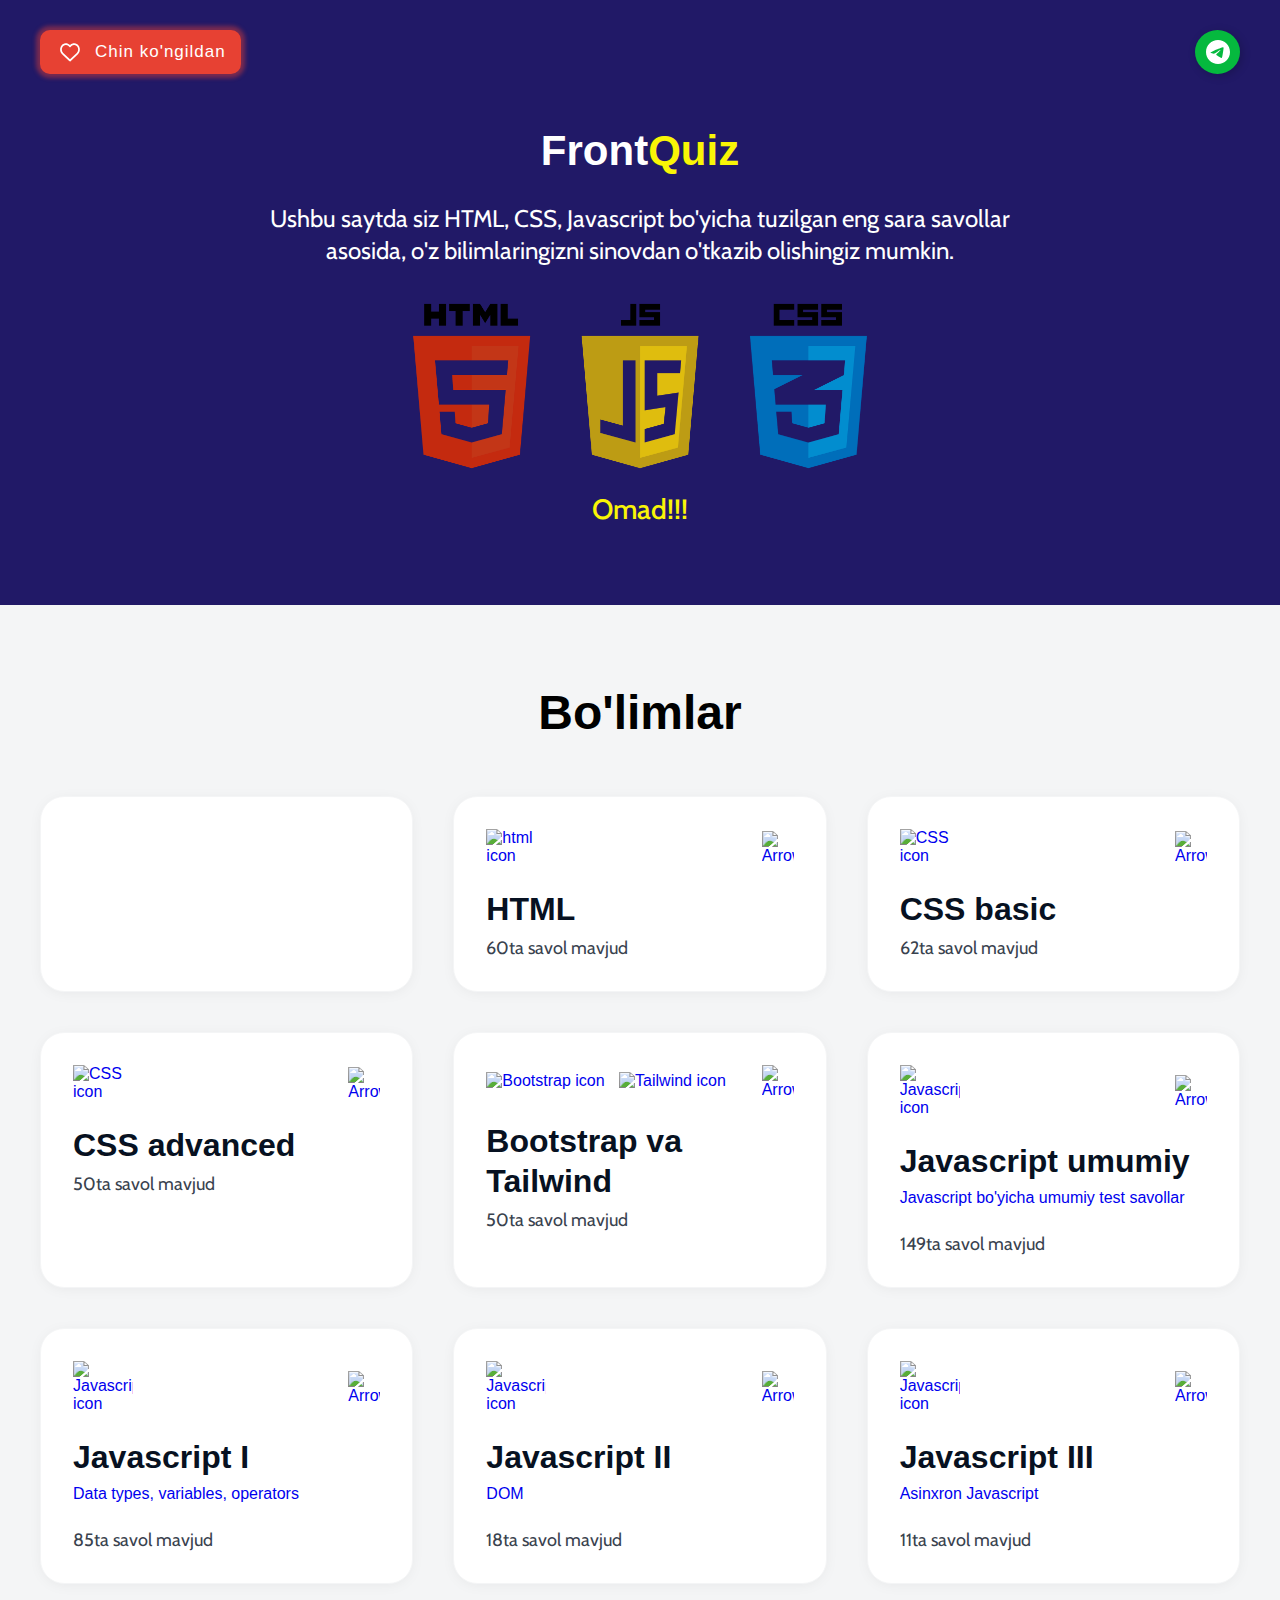
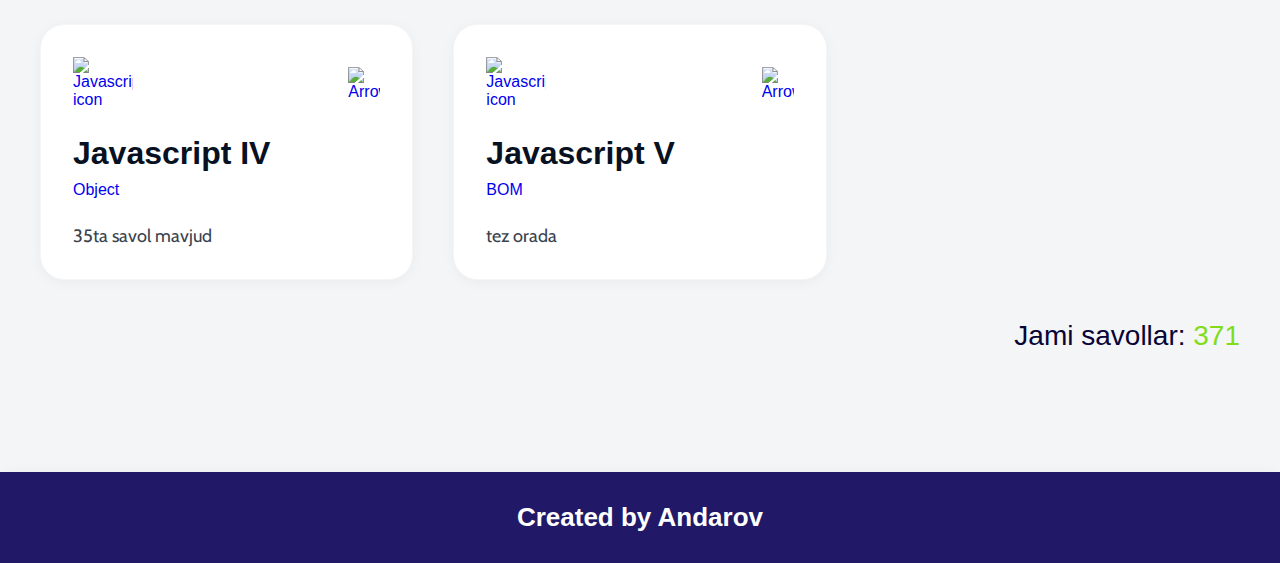
==== index.html @ a8e7a87d "Update google verification" ====
<!DOCTYPE html>
<html lang="uz">

<head>
  <meta charset="UTF-8" />
  <meta name="viewport" content="width=device-width, initial-scale=1.0" />
  <meta http-equiv="X-UA-Compatible" content="ie=edge" />
  <meta id="description" name="description"
    content="FrontQuiz - frontend dasturlash bo'yicha tuzilgan test savollar to'plami">
  <meta id="keywords" name="keywords"
    content="frontquiz, FrontQuiz, frontQuiz, frontend, frontend test, frontend test savollar, html, css, Javascript, javascript, html test, css test, javascript test, tailwind, Bootstrap, bootstrap, tailwind test, bootstrap test, test savollar, quiz, frontend quiz, html quiz, css quiz, javascript quiz">
  <meta id="name" name="itemprop" content="FrontQuiz / Frontend test savollar to'plami">
  <meta property="og:type" content="website" />
  <meta property="og:url" content="https://frontquiz.uz/" />
  <meta property="og:image" content="https://frontquiz.uz/img/logos.png" />
  <meta property="og:image:width" content="1036" />
  <meta property="og:image:height" content="416" />
  <meta property="og:image:type" content="image/png" />

  <!-- Google -->
  <meta name="google-site-verification" content="q0mSrLkN9ZpGzfF-t1X7w72QIFQDE6iMHwgZMatg7zU" />
  <meta name="googlebot" id="googlebot" content="index, follow">
  <!-- Yandeks -->
  <meta name="yandex-verification" content="0d98a88b237bac56" />
  <meta name="yandex-verification" id="yandex-verification" content="index, follow">
  <meta name="yandex" id="yandex" content="index, follow">
  <title>FrontQuiz / Frontend test savollar to'plami</title>

  <!-- Font family -->
  <link rel="preconnect" href="https://fonts.googleapis.com">
  <link rel="preconnect" href="https://fonts.gstatic.com" crossorigin>
  <link href="https://fonts.googleapis.com/css2?family=Cabin:wght@400;500&display=swap" rel="stylesheet">

  <!-- Css -->
  <link rel="stylesheet" href="./style.css">

  <!-- favicon image -->
  <link rel="shortcut icon" href="img/favicon.png" type="image/x-icon">
  <link rel="icon" href="img/favicon.png" type="image/x-icon">

  <!-- google adsense -->
  <script async src="https://pagead2.googlesyndication.com/pagead/js/adsbygoogle.js?client=ca-pub-4611912129342481"
    crossorigin="anonymous"></script>

  <!-- Google tag (gtag.js) -->
  <script async src="https://www.googletagmanager.com/gtag/js?id=G-X76DZG3P99"></script>
  <script>
    window.dataLayer = window.dataLayer || [];
    function gtag() { dataLayer.push(arguments); }
    gtag('js', new Date());

    gtag('config', 'G-X76DZG3P99');
  </script>
</head>

<body>

  <!-- top -->
  <div class="top">
    <div class="top-container container">
      <!-- donate -->
      <button class="donate-btn donate-js">
        <span class="donate-text">Chin ko'ngildan</span>
      </button>

      <!-- Telegram link -->
      <a href="https://t.me/Andarov_B" target="_blank" class="link">

        <div class="sign">
          <svg width="24" height="24" fill="none" xmlns="http://www.w3.org/2000/svg">
            <path
              d="M12 0C5.376 0 0 5.376 0 12s5.376 12 12 12 12-5.376 12-12S18.624 0 12 0Zm5.568 8.16c-.18 1.896-.96 6.504-1.356 8.628-.168.9-.504 1.2-.816 1.236-.696.06-1.224-.456-1.896-.9-1.056-.696-1.656-1.128-2.676-1.8-1.188-.78-.42-1.212.264-1.908.18-.18 3.252-2.976 3.312-3.228a.24.24 0 0 0-.06-.216c-.072-.06-.168-.036-.252-.024-.108.024-1.788 1.14-5.064 3.348-.48.324-.912.492-1.296.48-.432-.012-1.248-.24-1.86-.444-.756-.24-1.344-.372-1.296-.792.024-.216.324-.432.888-.66 3.504-1.524 5.832-2.532 6.996-3.012 3.336-1.392 4.02-1.632 4.476-1.632.096 0 .324.024.468.144.12.096.156.228.168.324-.012.072.012.288 0 .456Z"
              fill="#252420" />
          </svg>
        </div>

        <div class="text">Aloqa</div>
      </a>
    </div>
  </div>

  <!-- Top -->
  <div class="hero">
    <div class="container hero-container">
      <h1 class="hero-title">Front<span class="hero-title-mark">Quiz</span></h1>
      <p class="hero-text">Ushbu saytda siz HTML, CSS, Javascript bo'yicha tuzilgan eng sara savollar asosida, o'z
        bilimlaringizni sinovdan o'tkazib olishingiz mumkin.</p>

      <img class="logos" src="./img/logos.png" alt="">

      <p class="hero-text-success">Omad!!!</p>
    </div>
  </div>

  <!-- Main -->
  <main>
    <section class="questions-section">
      <div class="container">
        <h2 class="questions-title">Bo'limlar</h2>

        <!-- question-items -->
        <div class="questions-wrapper">
          <!-- reklom -->
          <div class="question">
            <script async
              src="https://pagead2.googlesyndication.com/pagead/js/adsbygoogle.js?client=ca-pub-4611912129342481"
              crossorigin="anonymous"></script>
            <ins class="adsbygoogle" style="display:block" data-ad-format="fluid" data-ad-layout-key="-g5-8+35-d1+he"
              data-ad-client="ca-pub-4611912129342481" data-ad-slot="7652733777"></ins>
            <script>
              (adsbygoogle = window.adsbygoogle || []).push({});
            </script>
          </div>

          <!-- Html -->
          <a class="question" href="html.html" rel="noopener">
            <div class="header">
              <img src="./img/html.svg" alt="html icon" width="60">

              <img class="question-arrow" src="./img/top-right.png" alt="Arrow icon" width="32" height="32">
            </div>

            <div class="details">
              <h3 class="details-title">HTML</h3>
              <p class="details-total" id="html-total"></p>
            </div>
          </a>

          <!-- CSS-basic -->
          <a class="question" href="css-basic.html" rel="noopener">
            <div class="header">
              <img src="./img/css.svg" alt="CSS icon" width="60">

              <img class="question-arrow" src="./img/top-right.png" alt="Arrow icon" width="32" height="32">
            </div>

            <div class="details">
              <h3 class="details-title">CSS basic</h3>
              <p class="details-total" id="css-total">70+ savollar</p>
            </div>
          </a>

          <!-- CSS-advanced -->
          <a class="question" href="css-advanced.html" rel="noopener">
            <div class="header">
              <img src="./img/css.svg" alt="CSS icon" width="60">

              <img class="question-arrow" src="./img/top-right.png" alt="Arrow icon" width="32" height="32">
            </div>

            <div class="details">
              <h3 class="details-title">CSS advanced</h3>
              <p class="details-total" id="css-advanced-total">50+ savollar</p>
            </div>
          </a>

          <!-- Bootstrap vs Tailwind -->
          <a class="question" href="tboot.html" rel="noopener">
            <div class="header">
              <div>
                <img src="./img/boot.png" alt="Bootstrap icon" width="60" style="margin-right: 10px;">
                <img src="./img/tailwind.svg" alt="Tailwind icon" width="60">
              </div>

              <img class="question-arrow" src="./img/top-right.png" alt="Arrow icon" width="32" height="32">
            </div>

            <div class="details">
              <h3 class="details-title">Bootstrap va Tailwind</h3>
              <p class="details-total" id="tboot-total">50+ savollar</p>
            </div>
          </a>

          <!-- JS general -->
          <a class="question" href="js-general.html" rel="noopener">
            <div class="header">
              <img src="./img/js.svg" alt="Javascript icon" width="60">

              <img class="question-arrow" src="./img/top-right.png" alt="Arrow icon" width="32" height="32">
            </div>

            <div class="details">
              <h3 class="details-title">Javascript umumiy</h3>
              <p style="margin-bottom: 26px;">Javascript bo'yicha umumiy test savollar</p>
              <p class="details-total" id="js-general-total">80+ savollar</p>
            </div>
          </a>

          <!-- JS basic -->
          <a class="question" href="js-basic.html" rel="noopener">
            <div class="header">
              <img src="./img/js.svg" alt="Javascript icon" width="60">

              <img class="question-arrow" src="./img/top-right.png" alt="Arrow icon" width="32" height="32">
            </div>

            <div class="details">
              <h3 class="details-title">Javascript I</h3>
              <p style="margin-bottom: 26px;">Data types, variables, operators</p>
              <p class="details-total" id="js-basic-total">80+ savollar</p>
            </div>
          </a>

          <!-- JS two -->
          <a class="question" href="js-dom.html" rel="noopener">
            <div class="header">
              <img src="./img/js.svg" alt="Javascript icon" width="60">

              <img class="question-arrow" src="./img/top-right.png" alt="Arrow icon" width="32" height="32">
            </div>

            <div class="details">
              <h3 class="details-title">Javascript II</h3>
              <p style="margin-bottom: 26px;">DOM</p>
              <p class="details-total" id="js-dom-total">80+ savollar</p>
            </div>
          </a>

          <!-- JS three -->
          <a class="question" href="async-js.html" rel="noopener">
            <div class="header">
              <img src="./img/js.svg" alt="Javascript icon" width="60">

              <img class="question-arrow" src="./img/top-right.png" alt="Arrow icon" width="32" height="32">
            </div>

            <div class="details">
              <h3 class="details-title">Javascript III</h3>
              <p style="margin-bottom: 26px;">Asinxron Javascript</p>
              <p class="details-total" id="js-async-total">tez orada</p>
            </div>
          </a>

          <!-- JS four -->
          <a class="question" href="js-object.html" rel="noopener">
            <div class="header">
              <img src="./img/js.svg" alt="Javascript icon" width="60">

              <img class="question-arrow" src="./img/top-right.png" alt="Arrow icon" width="32" height="32">
            </div>

            <div class="details">
              <h3 class="details-title">Javascript IV</h3>
              <p style="margin-bottom: 26px;">Object</p>
              <p class="details-total" id="js-object-total">tez orada</p>
            </div>
          </a>

          <!-- JS five -->
          <a class="question" href="js5.html" rel="noopener">
            <div class="header">
              <img src="./img/js.svg" alt="Javascript icon" width="60">

              <img class="question-arrow" src="./img/top-right.png" alt="Arrow icon" width="32" height="32">
            </div>

            <div class="details">
              <h3 class="details-title">Javascript V</h3>
              <p style="margin-bottom: 26px;">BOM</p>
              <p class="details-total" id="js-two-total">tez orada</p>
            </div>
          </a>

        </div>

        <div class="total-wrapper">
          <p class="total-number">Jami savollar: <span id="total-number"></span></p>
        </div>
      </div>
    </section>
  </main>

  <script async src="https://pagead2.googlesyndication.com/pagead/js/adsbygoogle.js?client=ca-pub-4611912129342481"
    crossorigin="anonymous"></script>
  <!-- AdsField -->
  <ins class="adsbygoogle" style="display:block" data-ad-client="ca-pub-4611912129342481" data-ad-slot="5396868423"
    data-ad-format="auto" data-full-width-responsive="true"></ins>
  <script>
    (adsbygoogle = window.adsbygoogle || []).push({});
  </script>

  <!-- Footer -->
  <footer class="footer">
    <div class="container">
      <h2 class="footer-title">Created by Andarov</h2>
    </div>
  </footer>


  <!-- Modal buy me coffee -->
  <div class="modal">
    <div class="card-wrapper">
      <div class="card">
        <button class="xmark">
          <img src="./img/xmark.png" width="40" height="40" alt="Xmark icon">
        </button>
        <div class="front">
          <span class="logo">Hamkorbank</span>
          <span class="set"></span>
          <span class="number">9860 1601 0289 3908</span>
          <span class="when">XX / XX</span>
          <span class="name">Andarov Bektur</span>
          <span class="img">Humo</span>
        </div>

        <div class="back">
          <span class="about">Milliy banklararo protsessing markazi</span>
          <span class="site">www.humocard.uz</span>
          <span class="box"></span>
          <span class="rule">Ushbu karta bankning mulkidir. Bank kartasi topilganida bankga qaytarib berishingizni
            so'raymiz</span>
          <span class="tel">Murojaat uchun <strong>(+998) 71 200 0888</strong></span>
        </div>
      </div>
    </div>
  </div>
  <div class="overlay"></div>


  <script type="module" src="quiz.js"></script>
  <script type="module" src="script.js"></script>

</body>

</html>
---- style.css ----
* {
  margin: 0;
  padding: 0;
  box-sizing: border-box;
}

html {
  height: 100%;
}

body {
  height: 100%;
  display: flex;
  flex-direction: column;
  font-family: Arial, sans-serif;
}

.container {
  width: 100%;
  max-width: 1240px;
  padding-left: 20px;
  padding-right: 20px;
  margin-left: auto;
  margin-right: auto;
}

/* top */
.top {
  padding-top: 30px;
  padding-bottom: 30px;
  background-color: #211967;
}

.top-container {
  display: flex;
  justify-content: space-between;
}

.donate-btn {
  padding: 0 15px 0 10px;
  border-radius: 10px;
  box-shadow: 0px 0px 4px 4px #e7413373;
  background-color: #e74133;
  color: white;
  font-size: 17px;
  border: none;
  display: flex;
  align-items: center;
  transition: all .5s ease-in-out;
  letter-spacing: 1px;
}

.donate-btn:hover {
  background-color: #f54d3e;
  transition: all .5s ease-in-out;
  box-shadow: 0px 0px 5px 3px #e7413373;
}

.donate-btn::before {
  content: "";
  background-image: url("[data-uri]");
  background-size: 100%;
  background-repeat: no-repeat;
  background-position: center;
  color: transparent;
  position: relative;
  width: 40px;
  height: 30px;
  display: block;
  margin-right: 5px;
  transition: all .9s ease-in-out;
}

.donate-btn:hover:before {
  background-image: url("[data-uri]");
  transition: all .9s ease-in-out;
  transform: rotate(-1turn);
}

.link {
  display: flex;
  align-items: center;
  justify-content: flex-start;
  width: 45px;
  padding-top: 10px;
  padding-bottom: 10px;
  border: none;
  border-radius: 50%;
  cursor: pointer;
  position: relative;
  overflow: hidden;
  transition-duration: 0.5s;
  box-shadow: 2px 2px 10px rgba(0, 0, 0, 0.199);
  background-color: rgb(5, 185, 62);
}

/* plus sign */
.sign {
  width: 100%;
  transition-duration: 0.5s;
  display: flex;
  align-items: center;
  justify-content: center;
}

.sign svg {
  width: 24px;
}

.sign svg path {
  fill: white;
}
/* text */
.text {
  position: absolute;
  right: 0%;
  width: 0%;
  opacity: 0;
  color: white;
  font-size: 1.2em;
  font-weight: 600;
  transition-duration: 0.5s;
}

.link:hover {
  width: 120px;
  border-radius: 40px;
  transition-duration: 0.5s;
}

.link:hover .sign {
  width: 40%;
  transition-duration: 0.5s;
  padding-left: 5px;
}

.link:hover .text {
  opacity: 1;
  width: 60%;
  transition-duration: 0.5s;
  padding-right: 10px;
}

/* hero */
.hero {
  background-color: #211967;
  color: #fff;
  padding-top: 20px;
  padding-bottom: 80px;
}

.hero-container {
  display: flex;
  flex-direction: column;
  justify-content: center;
  align-items: center;
}

.hero-title {
  white-space: pre-line;
  margin-bottom: 24px;
  font-size: 42px;
  line-height: 1.3;
  font-family: "Coolvetica", sans-serif;
}

.hero-title-mark {
  color: rgb(249, 245, 6);
}

.hero-text {
  max-width: 800px;
  text-align: center;
  font-size: 24px;
  line-height: 32px;
  font-family: "Cabin", sans-serif;
  font-weight: 400;
  margin-bottom: 24px;
}

.logos {
  width: 100%;
  max-width: 800px;
  height: 190px;
  object-fit: contain;
  margin-bottom: 12px;
}

.hero-text-success {
  font-size: 28px;
  line-height: 32px;
  font-family: "Cabin", sans-serif;
  color: rgb(249, 245, 6);
  font-weight: 500;
}

main {
  flex-grow: 1;
  background-color: #f4f5f6;
}

/* Question */
.questions-section {
  padding-top: 80px;
  padding-bottom: 120px;
}

.questions-title {
  text-align: center;
  font-size: 48px;
  font-family: "Coolvetica", sans-serif;
  font-weight: 700;
  margin-bottom: 56px;
}

.questions-wrapper {
  display: grid;
  grid-template-columns: repeat(3, 1fr);
  gap: 40px;
  margin-bottom: 40px;
}

.total-wrapper {
  display: flex;
  justify-content: end;
}

.total-number {
  font-size: 28px;
  color: rgb(8, 4, 56);
}

#total-number {
  color: rgb(128, 221, 28);
}

.question {
  border: 1px solid #f4f5f6;
  padding: 32px;
  gap: 32px;
  box-shadow: 0px 2px 16px -4px rgba(7, 17, 33, 0.08);
  border-radius: 24px;
  background-color: #fff;
  text-decoration: none;
  transition: all 0.5s ease;
}

.question:hover {
  background-color: #211967;
  color: #fff;
}

.header {
  display: flex;
  justify-content: space-between;
  align-items: center;
  margin-bottom: 24px;
}

.details-title {
  font-size: 32px;
  line-height: 40px;
  margin-bottom: 8px;
  color: #071121;
  transition: all 0.5s ease;
}

.question:hover .details-title {
  color: #fff;
}

.details-total {
  font-family: "Cabin", sans-serif;
  font-size: 18px;
  color: #39424e;
  transition: all 0.5s ease;
}

.question:hover .details-total {
  color: #fff;
}

.footer {
  padding-top: 30px;
  padding-bottom: 30px;
  background-color: #211967;
  color: #fff;
  box-shadow: 0px 2px 16px -4px rgba(7, 17, 33, 0.08);
}

.footer-title {
  text-align: center;
  font-size: 26px;
  font-weight: 600;
}

/* Sections */
.main {
  padding-top: 120px;
  padding-bottom: 120px;
  background: linear-gradient(to right, rgb(29, 67, 80), rgb(164, 57, 49));
  color: #f9f9f9;
}

.main-container {
  max-width: 800px;
}

.main-wrapper {
  display: flex;
  justify-content: center;
  align-items: center;
  flex-direction: column;
}

.quiz-wrapper {
  display: flex;
  justify-content: center;
  align-items: center;
  flex-direction: column;
  text-align: center;
}

#answers {
  width: 100%;
  max-width: 800px;
}

#result {
  margin-top: 30px;
  font-size: 24px;
}

#number {
  color: rgb(249, 245, 6);
}

.quiz {
  font-size: 42px;
}

.btn {
  width: 70%;
  background-color: transparent;
  border: 1px solid white;
  padding: 16px;
  color: #fff;
  font-size: 16px;
  border-radius: 6px;
  font-weight: 700;
  transition: all 0.5s ease;
  margin-top: 10px;
}

.btn:hover {
  background-color: #fff;
  color: #000;
}

.btn-full {
  width: 100%;
}

.quiz-wrapper {
  display: flex;
  justify-content: center;
  align-items: center;
  flex-direction: column;
}

.none {
  display: none;
}

.block {
  display: block;
}

.btn-margin {
  margin-top: 30px;
  display: inline-block;
  padding: 12px 36px;
  background-color: darkcyan;
  border-radius: 6px;
  text-decoration: none;
  color: #fff;
  font-weight: 500;
}

.list-item {
  padding: 0 0 20px;
  background-color: #000;
  color: #fff;
  border-radius: 8px;
  margin-bottom: 12px;
  list-style: none;
}

.list-item-title {
  padding: 20px;
  background-color: #211967;
  border-radius: 8px;
  margin-bottom: 12px;
  list-style: none;
  text-align: left;
  font-size: 22px;
  font-weight: 500;
}

.list-description {
  text-align: left;
  padding: 10px 20px;
}

.correct {
  display: inline-block;
  padding: 10px 20px;
  background-color: rgb(20, 150, 20);
  color: #fff;
}

.incorrect {
  display: inline-block;
  padding: 10px 20px;
  background-color: rgb(228, 69, 16);
  color: #fff;
}

/* Modal */
.modal {
  display: none;
  font-weight: 500;
  font-size: 14px;
  line-height: 16px;
}

span{
  display: inline-block;
}

.overlay{
  display: none;
  width: 100%;
  height: 100%;
  position: fixed;
  left: 0;
  top: 0;
  background-color: rgb(0, 0, 0, 0.7);
  backdrop-filter: blur(5px);
  z-index: 55;
}

.card-wrapper {
  position: fixed;
  top: 0;
  left: 0;
  width: 100%;
  height: 100%;
  display: flex;
  justify-content: center;
  align-items: center;
  z-index: 56;
}

.card {
  width: 100%;
  padding-left: 20px;
  padding-right: 20px;
  max-width: 500px;
  min-height: 300px;
  position: relative;
  perspective: 1000px;
}

.xmark{
  position: absolute;
  right: 15px;
  top: -50px;
  background-color: transparent;
  border: none;
  cursor: pointer;
}

.front,
.back {
  position: absolute;
  top: 0;
  left: 0;
  width: 100%;
  height: 100%;
  padding: 20px 40px;
  background-color: rgb(9, 99, 108);
  color: #f3f3f3;
  backface-visibility: hidden;
  border-radius: 15px;
  transition: transform 1s ease;
}

.card:hover .front {
  transform: rotateY(180deg);
}

.card:hover .back {
  transform: rotateY(360deg);
}

.front {
  position: relative;
}

.back {
  transform: rotateY(180deg);
}

.logo {
  display: block;
  text-align: right;
  font-weight: 700;
  font-size: 17px;
  line-height: 1.2;
  margin-bottom: 40px;
}
.set {
  display: block;
  width: 90px;
  height: 60px;
  background-image: linear-gradient(
    to right,
    gold 0%,
    gold 32%,
    black 32%,
    black 33%,
    gold 33%,
    gold 65%,
    black 65%,
    black 66%,
    gold 66%,
    gold 100%
  );
  border-radius: 8px;
  margin-bottom: 30px;
  margin-left: 15px;
}

.number {
  font-family: monospace;
  font-size: 35px;
  line-height: 1.2;
  color: rgb(180, 160, 47);
  margin-bottom: 12px;
}

.when {
  display: flex;
  justify-content: center;
  font-size: 20px;
  line-height: 1.2;
  color: rgb(180, 160, 47);
  margin-bottom: 25px;
}

.name {
  font-size: 20px;
  color: rgb(180, 160, 47);
}

.img {
  width: 100px;
  height: 60px;
  display: flex;
  justify-content: center;
  align-items: center;
  position: absolute;
  right: 14px;
  bottom: 20px;
  text-transform: uppercase;
  font-size: 20px;
  line-height: 1.2;
  font-weight: 700;
  font-style: oblique;
  color: rgb(180, 160, 47);
  background-color: rgb(13, 28, 63);
  border-radius: 5px;
}

/* BACK */
.about {
  width: 200px;
  font-size: 15px;
  line-height: 1.2;
  text-transform: uppercase;
  margin-bottom: 10px;
}

.site {
  display: block;
  font-size: 12px;
  line-height: 1.2;
  margin-bottom: 20px;
}

.box {
  width: 170px;
  height: 45px;
  background-color: #fff;
  margin-bottom: 80px;
}

.rule {
  width: 100%;
  max-width: 280px;
  font-size: 9px;
  line-height: 1.2;
  text-transform: uppercase;
  margin-bottom: 5px;
}

.tel {
  font-size: 9px;
  line-height: 1.2;
  text-transform: uppercase;
}

@media only screen and (max-width: 800px) {
  .top-title {
    font-size: 46px;
  }

  .top-text {
    font-size: 18px;
    line-height: 24px;
  }

  .questions-section {
    padding-top: 60px;
    padding-bottom: 100px;
  }

  .questions-title {
    font-size: 40px;
    margin-bottom: 40px;
  }

  .questions-wrapper {
    grid-template-columns: repeat(2, 1fr);
    gap: 30px;
  }
}

@media only screen and (max-width: 600px) {
  .donate-btn{
    padding-right: 10px;
    margin-right: 0;
  }

  .donate-text{
    display: none;
  }

  .hero-title {
    font-size: 46px;
  }

  .hero-text {
    font-size: 20px;
  }

  .questions-section {
    padding-bottom: 80px;
  }
  .questions-title {
    font-size: 32px;
    margin-bottom: 40px;
  }
  .questions-wrapper {
    grid-template-columns: repeat(1, 1fr);
    gap: 30px;
  }
  .footer-title {
    font-size: 22px;
  }
  .main {
    padding-top: 100px;
  }

  .quiz {
    font-size: 28px;
  }
  .btn {
    width: 100%;
    border-collapse: collapse;
  }
  .list-item-title {
    font-size: 18px;
  }
  .total-number {
    font-size: 22px;
  }
  .front, .back{
    padding: 25px 35px;
  }
  .number{
    font-size: 28px;
  }
}

@media only screen and (max-width: 420px){
  .front, .back{
    padding: 20px 30px;
  }
  .set{
    height: 50px;
    margin-left: 8px;
  }
  .img{
    width: 80px;
    height: 45px;
    font-size: 18px;
  }
  .number{
    font-size: 25px;
  }
  .when{
    font-size: 16px;
  }
  .name{
    font-size: 16px;
  }
  .donate-btn::before{
    margin-right: 0;
  }
}

@media only screen and (max-width: 380px){
  .logo{
    font-size: 15px;
  }
  .number{
    font-size: 20px;
  }
  .set{
    width: 80px;
  }
}
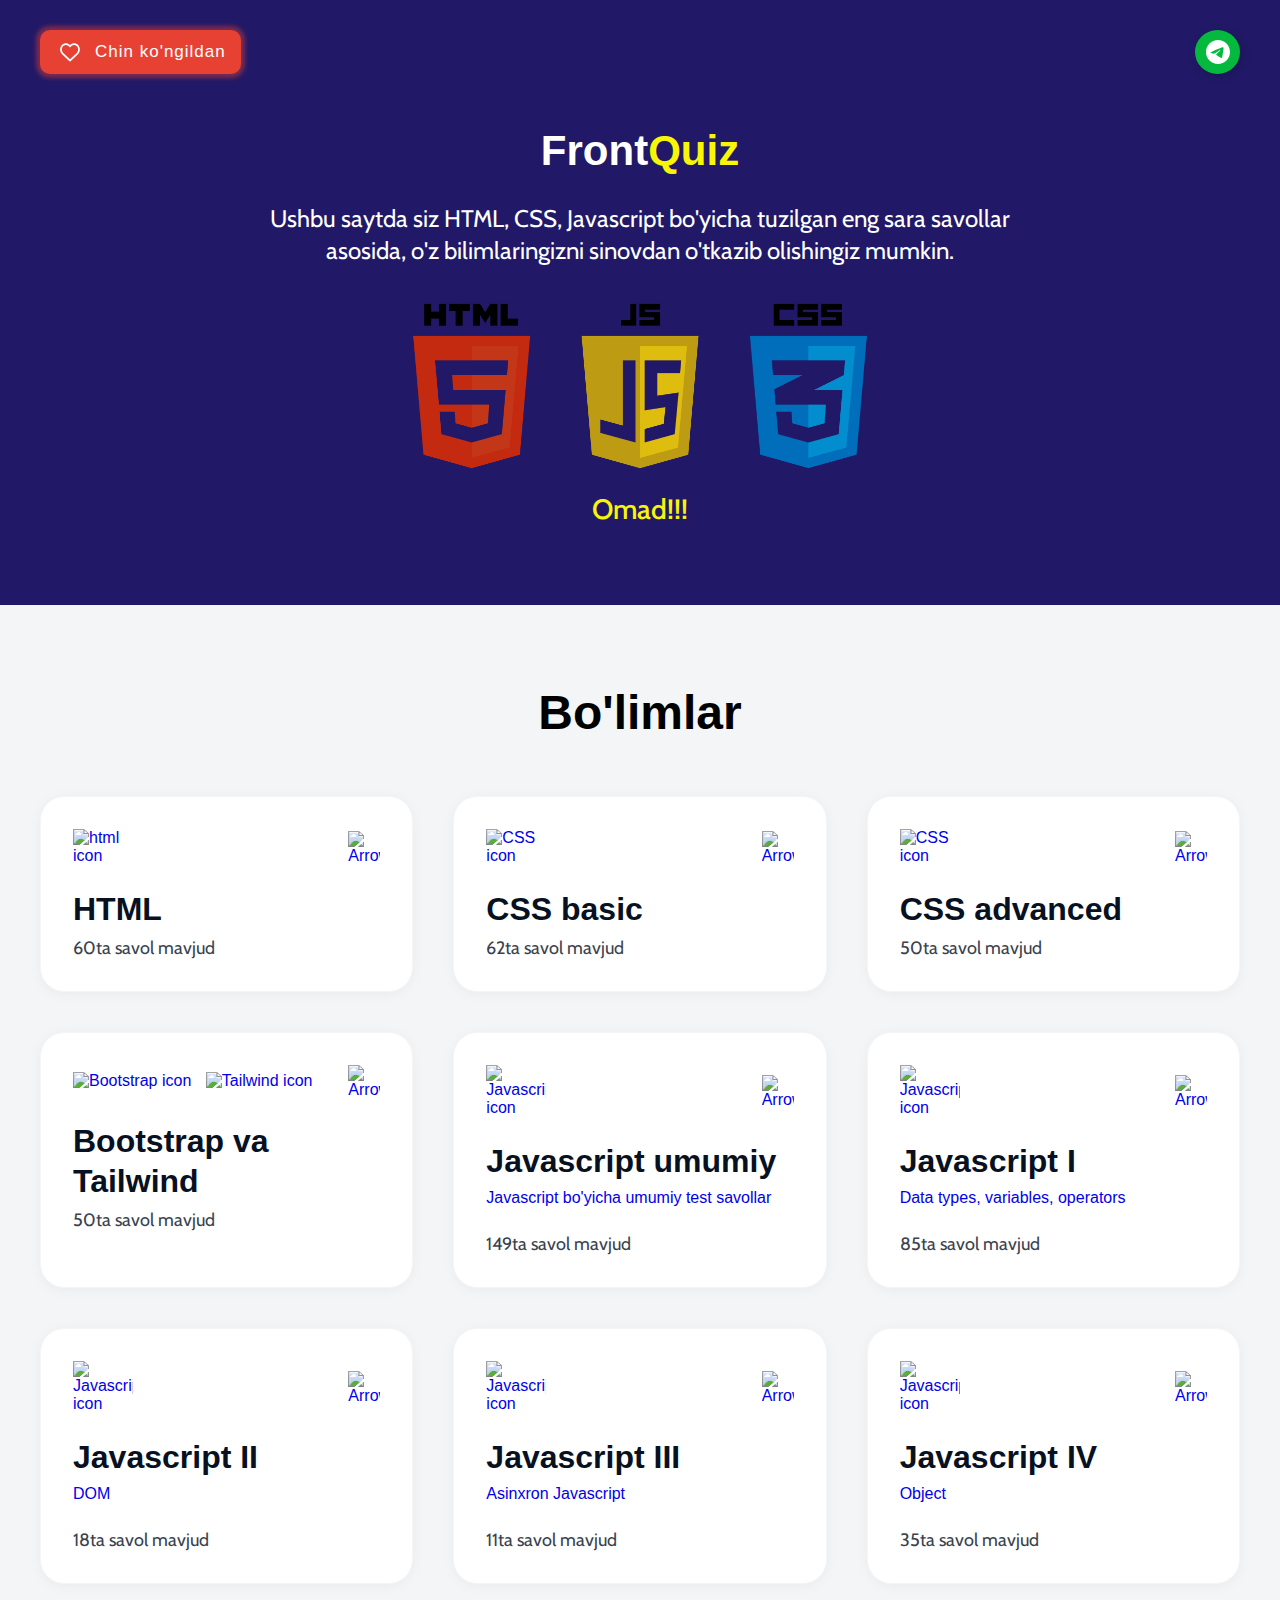
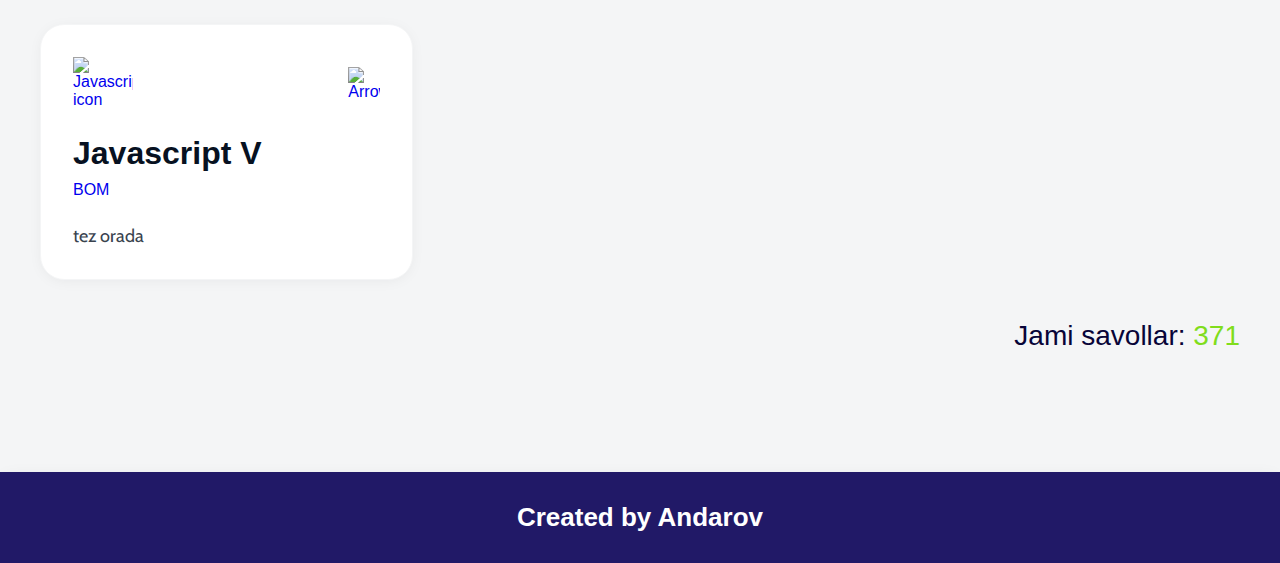
==== commit 54c8e509: "Add yandex adds" ====
--- a/index.html
+++ b/index.html
@@ -26,6 +26,10 @@
   <meta name="yandex" id="yandex" content="index, follow">
   <title>FrontQuiz / Frontend test savollar to'plami</title>
 
+  <meta http-equiv="X-Frame-Options" content="DENY">
+  <meta http-equiv="Content-Security-Policy" content="frame-ancestors 'none';">
+
+
   <!-- Font family -->
   <link rel="preconnect" href="https://fonts.googleapis.com">
   <link rel="preconnect" href="https://fonts.gstatic.com" crossorigin>
@@ -38,9 +42,9 @@
   <link rel="shortcut icon" href="img/favicon.png" type="image/x-icon">
   <link rel="icon" href="img/favicon.png" type="image/x-icon">
 
-  <!-- google adsense -->
-  <script async src="https://pagead2.googlesyndication.com/pagead/js/adsbygoogle.js?client=ca-pub-4611912129342481"
-    crossorigin="anonymous"></script>
+  <!-- Yandex.RTB -->
+  <script>window.yaContextCb = window.yaContextCb || []</script>
+  <script src="https://yandex.ru/ads/system/context.js" async></script>
 
   <!-- Google tag (gtag.js) -->
   <script async src="https://www.googletagmanager.com/gtag/js?id=G-X76DZG3P99"></script>
@@ -100,17 +104,6 @@
 
         <!-- question-items -->
         <div class="questions-wrapper">
-          <!-- reklom -->
-          <div class="question">
-            <script async
-              src="https://pagead2.googlesyndication.com/pagead/js/adsbygoogle.js?client=ca-pub-4611912129342481"
-              crossorigin="anonymous"></script>
-            <ins class="adsbygoogle" style="display:block" data-ad-format="fluid" data-ad-layout-key="-g5-8+35-d1+he"
-              data-ad-client="ca-pub-4611912129342481" data-ad-slot="7652733777"></ins>
-            <script>
-              (adsbygoogle = window.adsbygoogle || []).push({});
-            </script>
-          </div>
 
           <!-- Html -->
           <a class="question" href="html.html" rel="noopener">
@@ -270,13 +263,15 @@
     </section>
   </main>
 
-  <script async src="https://pagead2.googlesyndication.com/pagead/js/adsbygoogle.js?client=ca-pub-4611912129342481"
-    crossorigin="anonymous"></script>
-  <!-- AdsField -->
-  <ins class="adsbygoogle" style="display:block" data-ad-client="ca-pub-4611912129342481" data-ad-slot="5396868423"
-    data-ad-format="auto" data-full-width-responsive="true"></ins>
+  <!-- Yandex.RTB R-A-12311693-1 -->
   <script>
-    (adsbygoogle = window.adsbygoogle || []).push({});
+    window.yaContextCb.push(() => {
+      Ya.Context.AdvManager.render({
+        "blockId": "R-A-12311693-1",
+        "type": "floorAd",
+        "platform": "touch"
+      })
+    })
   </script>
 
   <!-- Footer -->
